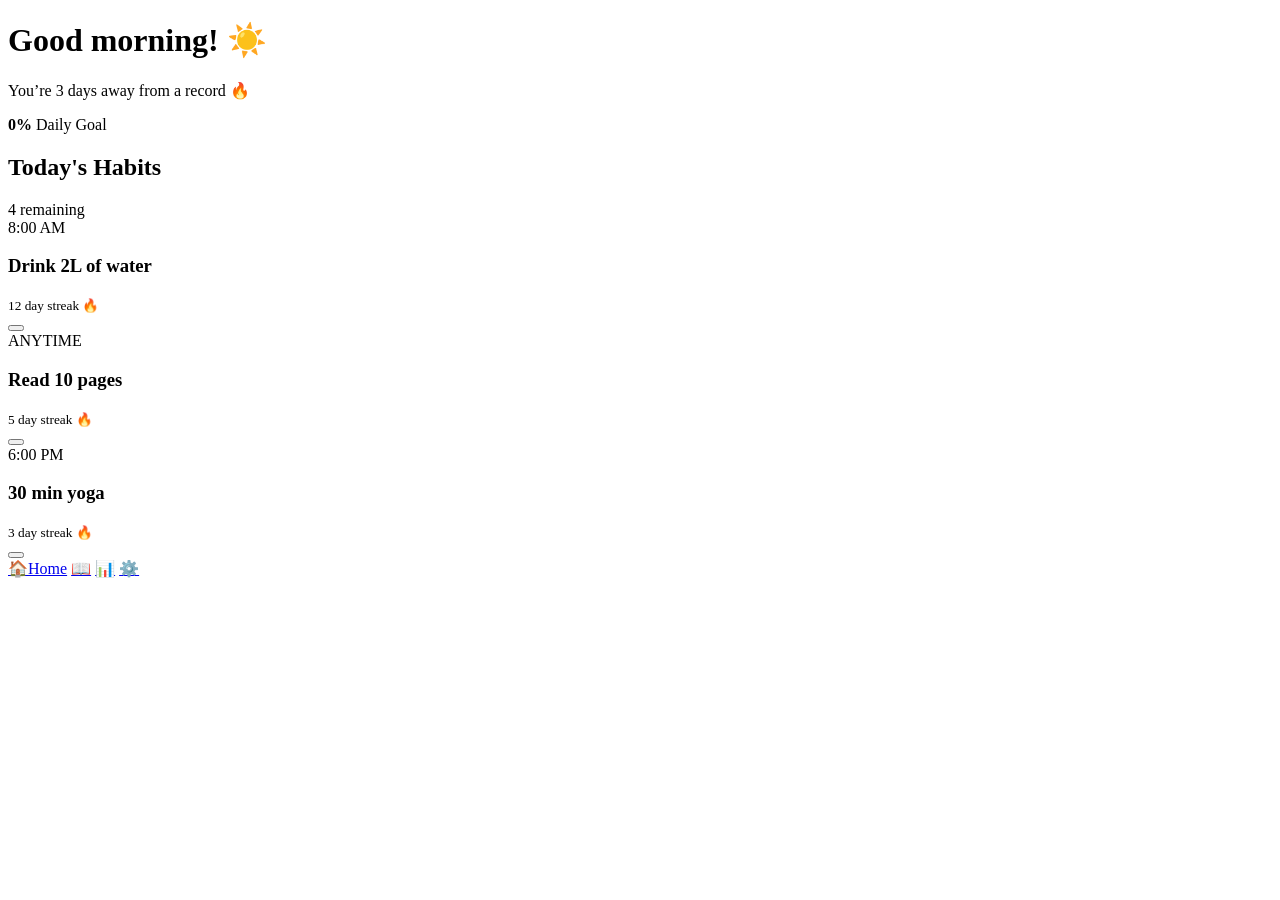
==== src/index.html @ f6397877 "first commit" ====
<!DOCTYPE html>
<html lang="en">
<head>
    <meta charset="UTF-8">
    <meta name="viewport" content="width=device-width, initial-scale=1.0">
    <title>Eco Habit Tracker</title>
    <link rel="stylesheet" href="/css/index.css">
</head>
<body>

    <main class="app-body">
        <header class="header">
            <h1>Good morning! ☀️</h1>
            <p>You’re 3 days away from a record 🔥</p>
            
            <div class="progress-ring">
                <strong>0%</strong>
                <span>Daily Goal</span>
            </div>
        </header>

        <section class="habits">
            <div class="section-title">
                <h2>Today's Habits</h2>
                <span class="badge">4 remaining</span>
            </div>

            <div class="card water">
                <div class="card-text">
                    <time>8:00 AM</time>
                    <h3>Drink 2L of water</h3>
                    <small>12 day streak 🔥</small>
                </div>
                <button class="check-btn" aria-label="Complete"></button>
            </div>

            <div class="card read">
                <div class="card-text">
                    <time>ANYTIME</time>
                    <h3>Read 10 pages</h3>
                    <small>5 day streak 🔥</small>
                </div>
                <button class="check-btn" aria-label="Complete"></button>
            </div>

            <div class="card yoga">
                <div class="card-text">
                    <time>6:00 PM</time>
                    <h3>30 min yoga</h3>
                    <small>3 day streak 🔥</small>
                </div>
                <button class="check-btn" aria-label="Complete"></button>
            </div>
        </section>

        <nav class="navbar">
            <a href="index.html" class="active">🏠<span>Home</span></a>
            <a href="library.html">📖</a>
            <a href="progress.html">📊</a>
            <a href="settings.html">⚙️</a>
        </nav>
    </main>

</body>
</html>
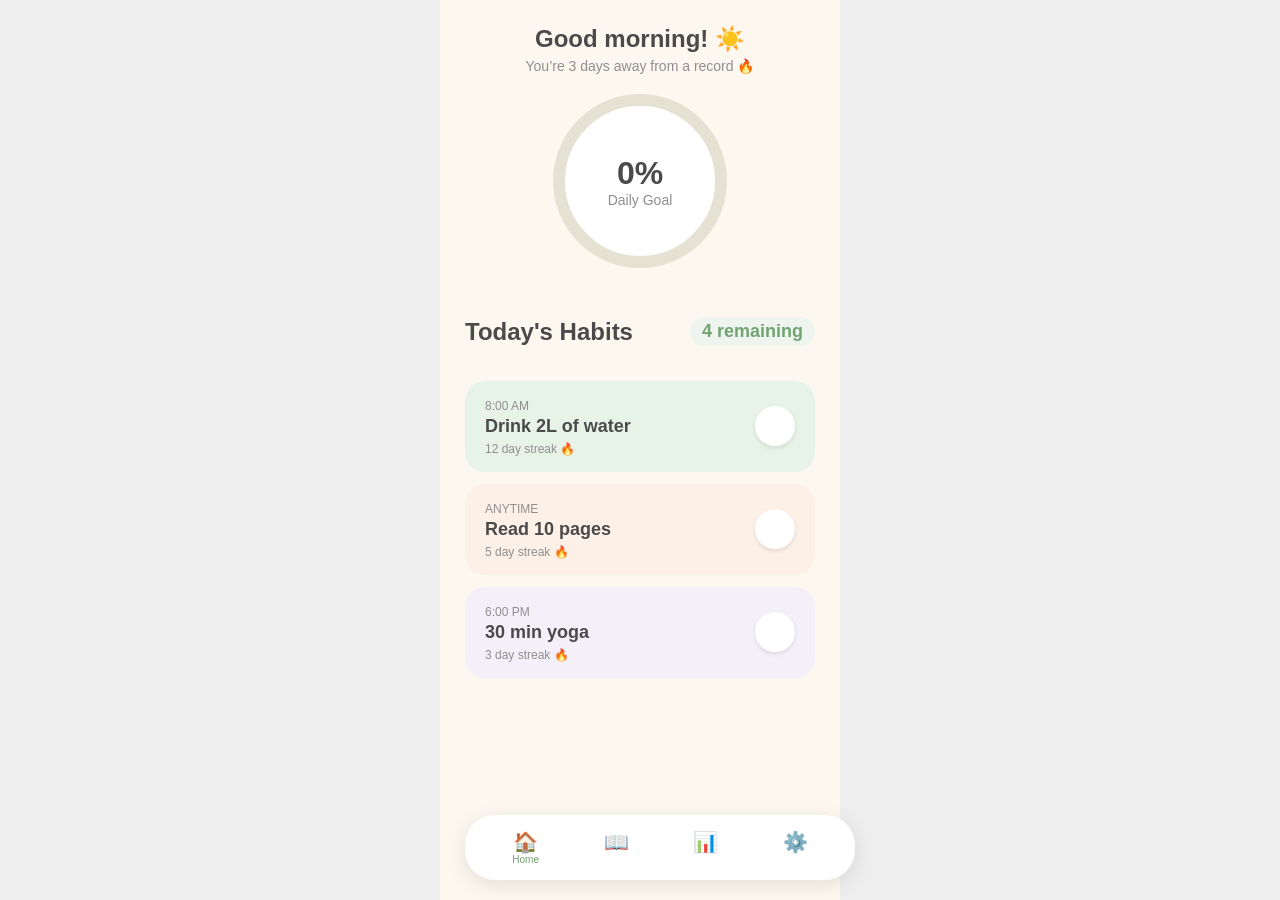
==== commit d53b2e17: "changed css link" ====
--- a/src/index.html
+++ b/src/index.html
@@ -4,7 +4,7 @@
     <meta charset="UTF-8">
     <meta name="viewport" content="width=device-width, initial-scale=1.0">
     <title>Eco Habit Tracker</title>
-    <link rel="stylesheet" href="/css/index.css">
+    <link rel="stylesheet" href="/src/css/index.css">
 </head>
 <body>
 
--- a/src/css/index.css
+++ b/src/css/index.css
@@ -0,0 +1,86 @@
+body { 
+    background: #eeeeee; 
+    display: flex; 
+    justify-content: center;
+    margin: 0;
+    padding: 0;
+    font-family: Arial, Helvetica, sans-serif;
+    color: #4a4a4a; 
+}
+
+.app-body {
+    background: #fdf8ef;
+    width: 100%;
+    max-width: 400px;
+    min-height: 100vh;
+    padding: 25px;
+    padding-bottom: 100px;
+    box-sizing: border-box; 
+}
+
+.header { text-align: center; margin-bottom: 30px; }
+.header h1 { font-size: 24px; margin: 0; }
+.header p { color: #8e8e8e; font-size: 14px; margin: 5px 0 0; }
+
+.progress-ring {
+    width: 150px;
+    height: 150px;
+    border: 12px solid #e6e2d3;
+    border-radius: 50%;
+    margin: 20px auto;
+    display: flex;
+    flex-direction: column;
+    justify-content: center;
+    align-items: center;
+    background: white;
+}
+.progress-ring strong { font-size: 32px; }
+.progress-ring span { font-size: 14px; color: #8e8e8e; }
+
+.section-title { 
+    display: flex; 
+    justify-content: space-between; 
+    align-items: center;
+    margin-bottom: 15px; 
+}
+.badge { background: #eef5ee; color: #72a372; padding: 4px 12px; border-radius: 15px; font-size: 18px; font-weight: bold; }
+
+.card {
+    display: flex;
+    justify-content: space-between;
+    align-items: center;
+    padding: 15px 20px;
+    border-radius: 20px;
+    margin-bottom: 12px;
+}
+.water { background: #e8f3e8; }
+.read  { background: #fdf0e7; }
+.yoga  { background: #f4f0fa; }
+
+.card-text h3 { font-size: 18px; margin: 2px 0; }
+.card-text time, .card-text small { color: #8e8e8e; font-size: 12px; }
+
+.check-btn {
+    width: 40px;
+    height: 40px;
+    border-radius: 50%;
+    border: none;
+    background: white;
+    box-shadow: 0 2px 4px rgba(0,0,0,0.1);
+}
+
+.navbar {
+    position: fixed;
+    bottom: 20px;
+    width: 90%;
+    max-width: 360px;
+    background: white;
+    display: flex;
+    justify-content: space-around;
+    padding: 15px;
+    border-radius: 30px;
+    box-shadow: 0 5px 20px rgba(0,0,0,0.1);
+}
+.navbar a { text-decoration: none; font-size: 20px; color: #8e8e8e; display: flex; flex-direction: column; align-items: center; }
+.navbar a.active { color: #72a372; }
+.navbar a span { font-size: 10px; }
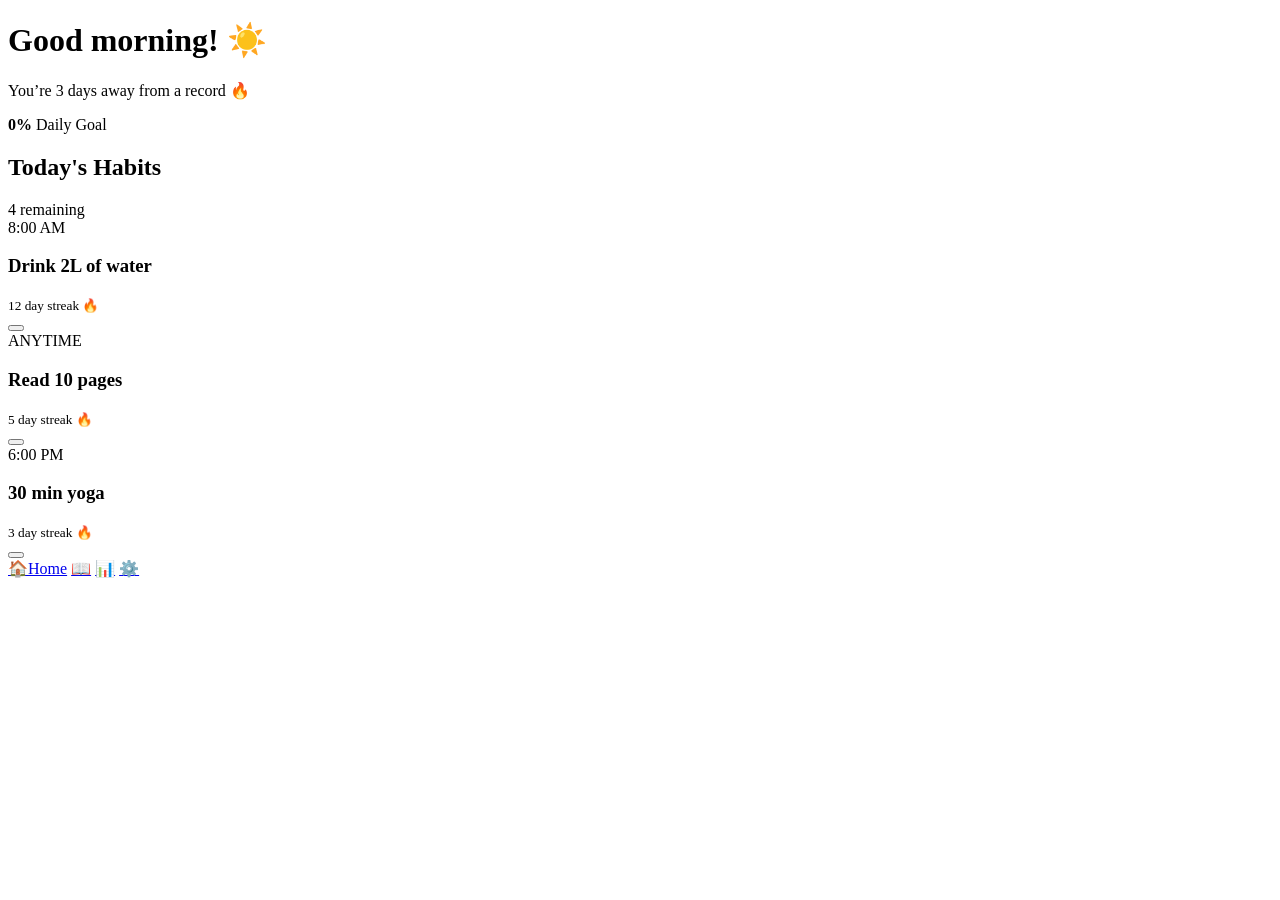
==== commit 6dbfc72f: "changed file path" ====
--- a/src/index.html
+++ b/src/index.html
@@ -4,7 +4,7 @@
     <meta charset="UTF-8">
     <meta name="viewport" content="width=device-width, initial-scale=1.0">
     <title>Eco Habit Tracker</title>
-    <link rel="stylesheet" href="/src/css/index.css">
+    <link rel="stylesheet" href="/css/index.css">
 </head>
 <body>
 
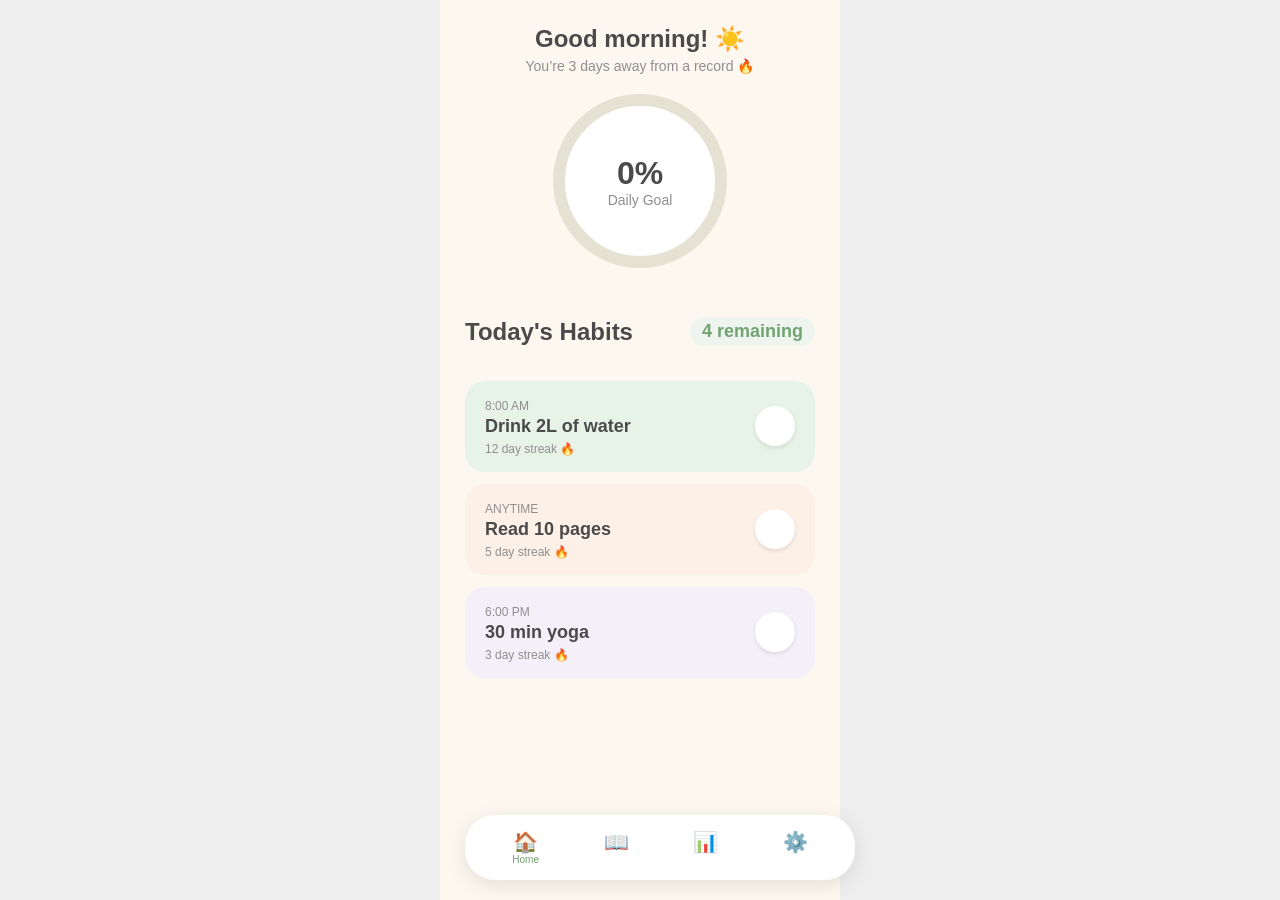
==== commit 57bb00d5: "changed file path" ====
--- a/src/index.html
+++ b/src/index.html
@@ -4,7 +4,7 @@
     <meta charset="UTF-8">
     <meta name="viewport" content="width=device-width, initial-scale=1.0">
     <title>Eco Habit Tracker</title>
-    <link rel="stylesheet" href="/css/index.css">
+    <link rel="stylesheet" href="css/index.css">
 </head>
 <body>
 
--- a/src/css/index.css
+++ b/src/css/index.css
@@ -0,0 +1,86 @@
+body { 
+    background: #eeeeee; 
+    display: flex; 
+    justify-content: center;
+    margin: 0;
+    padding: 0;
+    font-family: Arial, Helvetica, sans-serif;
+    color: #4a4a4a; 
+}
+
+.app-body {
+    background: #fdf8ef;
+    width: 100%;
+    max-width: 400px;
+    min-height: 100vh;
+    padding: 25px;
+    padding-bottom: 100px;
+    box-sizing: border-box; 
+}
+
+.header { text-align: center; margin-bottom: 30px; }
+.header h1 { font-size: 24px; margin: 0; }
+.header p { color: #8e8e8e; font-size: 14px; margin: 5px 0 0; }
+
+.progress-ring {
+    width: 150px;
+    height: 150px;
+    border: 12px solid #e6e2d3;
+    border-radius: 50%;
+    margin: 20px auto;
+    display: flex;
+    flex-direction: column;
+    justify-content: center;
+    align-items: center;
+    background: white;
+}
+.progress-ring strong { font-size: 32px; }
+.progress-ring span { font-size: 14px; color: #8e8e8e; }
+
+.section-title { 
+    display: flex; 
+    justify-content: space-between; 
+    align-items: center;
+    margin-bottom: 15px; 
+}
+.badge { background: #eef5ee; color: #72a372; padding: 4px 12px; border-radius: 15px; font-size: 18px; font-weight: bold; }
+
+.card {
+    display: flex;
+    justify-content: space-between;
+    align-items: center;
+    padding: 15px 20px;
+    border-radius: 20px;
+    margin-bottom: 12px;
+}
+.water { background: #e8f3e8; }
+.read  { background: #fdf0e7; }
+.yoga  { background: #f4f0fa; }
+
+.card-text h3 { font-size: 18px; margin: 2px 0; }
+.card-text time, .card-text small { color: #8e8e8e; font-size: 12px; }
+
+.check-btn {
+    width: 40px;
+    height: 40px;
+    border-radius: 50%;
+    border: none;
+    background: white;
+    box-shadow: 0 2px 4px rgba(0,0,0,0.1);
+}
+
+.navbar {
+    position: fixed;
+    bottom: 20px;
+    width: 90%;
+    max-width: 360px;
+    background: white;
+    display: flex;
+    justify-content: space-around;
+    padding: 15px;
+    border-radius: 30px;
+    box-shadow: 0 5px 20px rgba(0,0,0,0.1);
+}
+.navbar a { text-decoration: none; font-size: 20px; color: #8e8e8e; display: flex; flex-direction: column; align-items: center; }
+.navbar a.active { color: #72a372; }
+.navbar a span { font-size: 10px; }
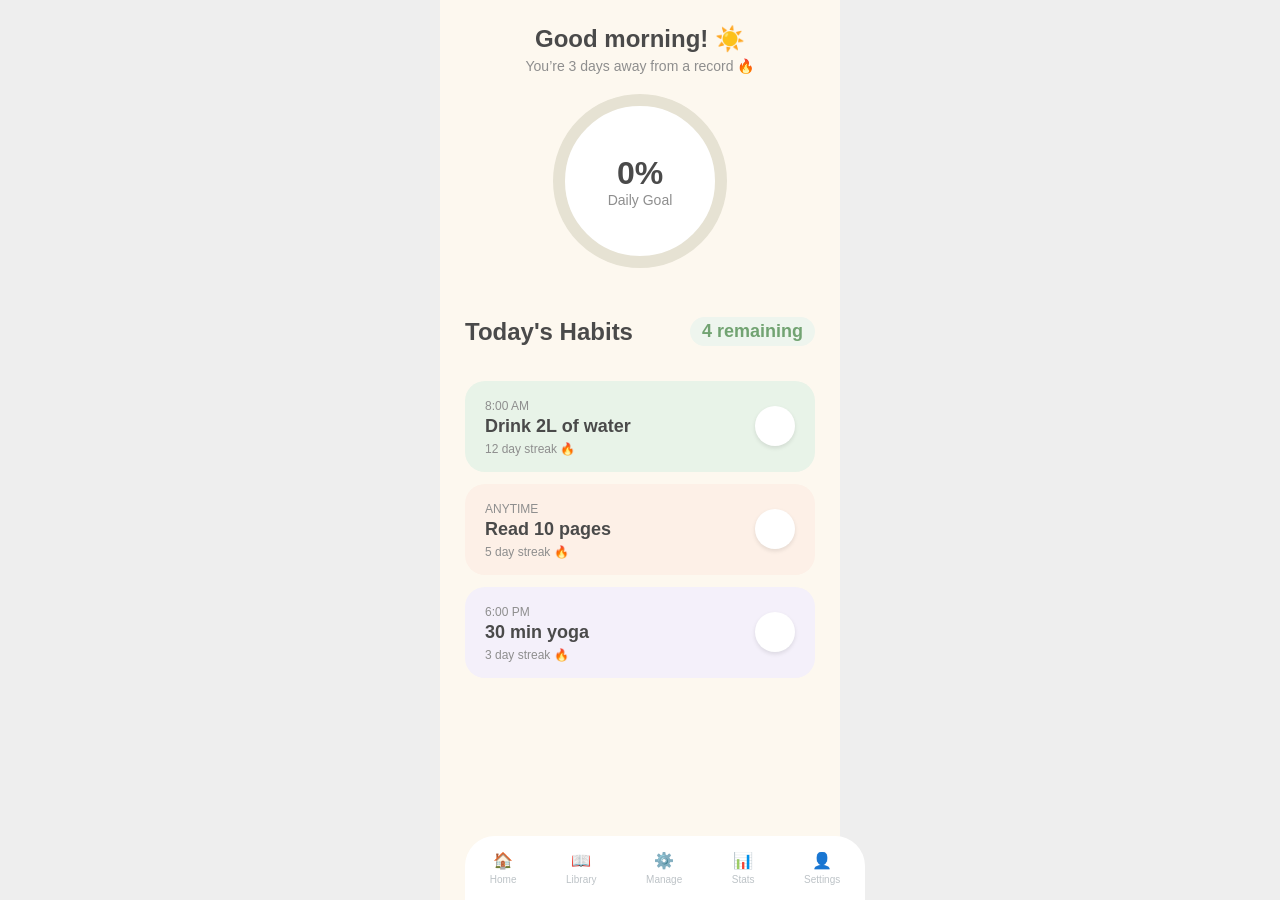
==== commit 05ec921d: "Update homepage layout and add Customise Habit and Add Habit features" ====
--- a/src/index.html
+++ b/src/index.html
@@ -54,12 +54,13 @@
         </section>
 
         <nav class="navbar">
-            <a href="index.html" class="active">🏠<span>Home</span></a>
-            <a href="library.html">📖</a>
-            <a href="progress.html">📊</a>
-            <a href="settings.html">⚙️</a>
+            <a href="index.html">🏠<span>Home</span></a>
+            <a href="library.html">📖<span>Library</span></a>
+            <a href="manage-habits.html">⚙️<span>Manage</span></a>
+            <a href="progress.html">📊<span>Stats</span></a>
+            <a href="settings.html">👤<span>Settings</span></a>
         </nav>
     </main>
-
+<script src="js/app.js"></script>
 </body>
 </html>
--- a/src/css/index.css
+++ b/src/css/index.css
@@ -71,16 +71,31 @@
 
 .navbar {
     position: fixed;
-    bottom: 20px;
-    width: 90%;
-    max-width: 360px;
-    background: white;
+    bottom: 0px;
+    width: 100%;
+    max-width: 400px;
+    background-color: #ffffff;
     display: flex;
-    justify-content: space-around;
-    padding: 15px;
-    border-radius: 30px;
-    box-shadow: 0 5px 20px rgba(0,0,0,0.1);
+    justify-content: space-around; 
+    padding-top: 15px;
+    padding-bottom: 15px;
+    border-top-left-radius: 30px;
+    border-top-right-radius: 30px;
 }
-.navbar a { text-decoration: none; font-size: 20px; color: #8e8e8e; display: flex; flex-direction: column; align-items: center; }
-.navbar a.active { color: #72a372; }
-.navbar a span { font-size: 10px; }+
+.navbar a {
+    text-decoration: none;
+    display: flex;
+    flex-direction: column;
+    align-items: center;
+    color: #bdc3c7;
+}
+
+.navbar a span {
+    font-size: 10px;
+    margin-top: 4px;
+}
+
+.navbar a.active {
+    color: #72a372;
+}
